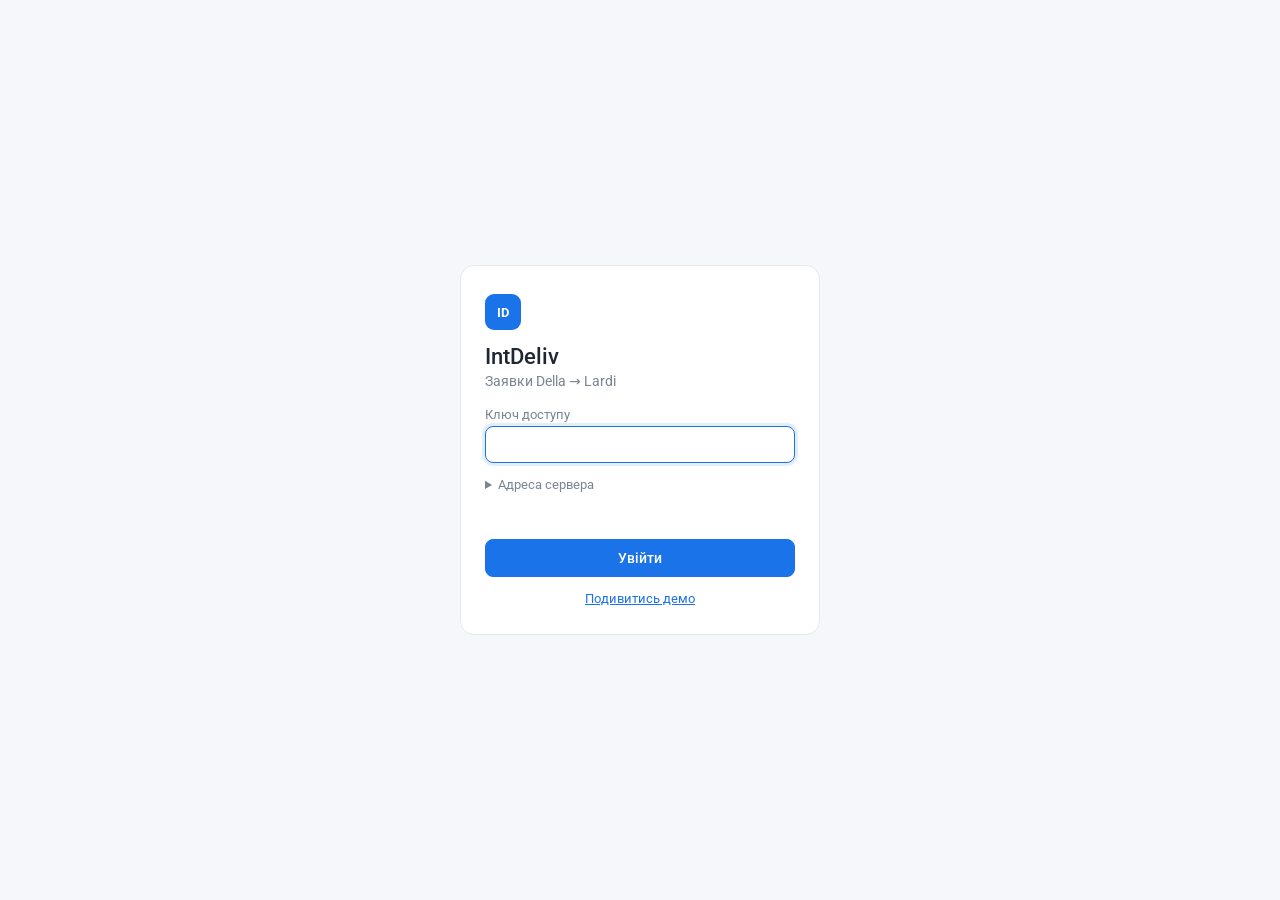
==== admin/index.html @ 859a92fc "Адмінка: вхід показує підключення й причину збою замість мовчазної кнопки На екрані входу одразу вид" ====
<!doctype html>
<html lang="uk">
<head>
<meta charset="utf-8">
<meta name="viewport" content="width=device-width, initial-scale=1">
<title>IntDeliv — заявки Della → Lardi</title>
<meta name="description" content="Автоперенос заявок Della на Lardi: база вантажів, фільтри, автопублікація на два акаунти.">
<link rel="icon" href="favicon.svg" type="image/svg+xml">
<link rel="preconnect" href="https://fonts.googleapis.com">
<link rel="preconnect" href="https://fonts.gstatic.com" crossorigin>
<link href="https://fonts.googleapis.com/css2?family=Roboto:wght@400;500;700&display=swap" rel="stylesheet">
<link rel="stylesheet" href="style.css?v=dev">
</head>
<body class="locked">
<section id="login" class="login" hidden>
<form id="lf" class="l-box" autocomplete="on">
<div class="logo">ID</div>
<h1>IntDeliv</h1>
<p class="muted">Заявки Della → Lardi</p>
<label class="fld">Ключ доступу<input id="l-key" type="password" autocomplete="current-password" required></label>
<details><summary>Адреса сервера</summary><label class="fld"><input id="l-api" type="url" placeholder="https://….workers.dev" autocomplete="off"></label></details>
<div id="l-wait" class="l-wait" role="status" hidden></div>
<div id="l-err" class="l-err" role="alert"></div>
<button class="btn pri">Увійти</button>
<a href="#" id="l-demo">Подивитись демо</a>
</form>
</section>
<nav class="side" aria-label="Розділи">
<div class="logo" title="IntDeliv">ID</div>
<button class="nav on" data-view="loads" title="Заявки">
<svg viewBox="0 0 24 24"><path d="M3 7h11v9H3zM14 10h4l3 3v3h-7z"/><circle cx="7" cy="17.5" r="1.8"/><circle cx="17" cy="17.5" r="1.8"/></svg>
</button>
<button class="nav" data-view="settings" title="Налаштування">
<svg viewBox="0 0 24 24"><circle cx="12" cy="12" r="3"/><path d="M12 2v3M12 19v3M2 12h3M19 12h3M4.9 4.9l2.1 2.1M17 17l2.1 2.1M4.9 19.1 7 17M17 7l2.1-2.1"/></svg>
</button>
<button class="nav" data-view="log" title="Журнал">
<svg viewBox="0 0 24 24"><path d="M6 3h9l4 4v14H6z"/><path d="M9 11h7M9 15h7M9 7h4"/></svg>
</button>
<button class="nav out" data-logout title="Вийти" aria-label="Вийти">
<svg viewBox="0 0 24 24"><path d="M10 4H5v16h5M14 8l4 4-4 4M18 12H9"/></svg>
</button>
</nav>

<main class="main">
<div id="banners"></div>

<header class="kpis">
<div class="kpi"><span class="k-l">Зібрано сьогодні</span><b id="k-col">—</b></div>
<div class="kpi"><span class="k-l">Опубліковано сьогодні</span><b id="k-pub">—</b></div>
<div class="kpi"><span class="k-l">У черзі</span><b id="k-q">—</b></div>
<div class="kpi"><span class="k-l">Остання синхронізація</span><b id="k-sync">—</b></div>
<div class="kpi-act">
<span id="net" class="net"><i></i><span>…</span></span>
<span id="k-run" class="run"><i></i><span>—</span></span>
<label class="sw" title="У тестовому режимі нічого не публікується на Lardi">
<input type="checkbox" id="dry"><span class="sw-t"></span><span>Тестовий режим</span>
</label>
<button class="btn" id="pause" title="Вимкнути автопублікацію й очистити чергу">Зупинити публікацію</button>
<button class="btn dan" id="unpub-all" title="Зняти всі опубліковані заявки з Lardi">Зняти все з Lardi</button>
<button class="btn pri" id="sync">Синхронізувати зараз</button>
</div>
</header>

<section id="v-loads" class="view">
<div class="filters">
<input data-f="fromCity" placeholder="Із міста" autocomplete="off">
<input data-f="toCity" placeholder="До міста" autocomplete="off">
<input data-f="fromRegion" placeholder="Із області" autocomplete="off">
<input data-f="toRegion" placeholder="До області" autocomplete="off">
<select data-f="payment" aria-label="Оплата"><option value="">Оплата: будь-яка</option><option value="cashless">Безнал</option><option value="cash">Готівка</option><option value="card">Картка</option><option value="vat">З ПДВ</option><option value="novat">Без ПДВ</option></select>
<input data-f="q" placeholder="Телефон / ID" autocomplete="off">
</div>
<div class="tabs" id="tabs" role="tablist"></div>
<div class="tbl-wrap">
<table class="tbl">
<thead><tr><th>Дата</th><th>Маршрут</th><th>Вантаж / авто</th><th>Вага</th><th>Об'єм</th><th>Ціна</th><th>Оплата</th><th>Lardi</th><th></th></tr></thead>
<tbody id="rows"></tbody>
</table>
<div id="empty" class="empty" hidden>Немає заявок за цими фільтрами</div>
<div class="more-wrap"><button class="btn" id="more" hidden>Показати ще</button><span id="shown" class="muted"></span></div>
</div>
</section>

<section id="v-settings" class="view" hidden>
<form id="sf" class="sf" autocomplete="off"></form>
</section>

<section id="v-log" class="view" hidden>
<div class="log-head"><h2>Журнал</h2><span class="muted">оновлюється кожні 5 с</span></div>
<div id="log" class="log"></div>
</section>
</main>

<div id="modal" class="modal" hidden><div class="m-box" role="dialog" aria-modal="true"><div id="m-body"></div></div></div>
<div id="toast" class="toast" hidden></div>
<script type="module" src="app.js?v=dev"></script>
</body>
</html>
---- admin/style.css ----
:root{--bg:#f5f7fa;--card:#fff;--line:#e4e8ee;--tx:#1f2733;--mut:#7a8594;--pri:#1a73e8;--pri-h:#1558b0;
--ok:#1e8e3e;--ok-b:#e6f4ea;--info:#1a73e8;--info-b:#e8f0fe;--warn:#c26401;--warn-b:#fef3e0;--err:#d93025;--err-b:#fce8e6;
--r:10px;font-family:Roboto,system-ui,-apple-system,"Segoe UI",sans-serif;color:var(--tx)}
*{box-sizing:border-box}
html,body{margin:0;background:var(--bg);font-size:14px;overflow-x:hidden}
button,input,select,textarea{font:inherit;color:inherit}
[hidden]{display:none!important}
.muted{color:var(--mut)}
.side{position:fixed;inset:0 auto 0 0;width:60px;background:var(--card);border-right:1px solid var(--line);display:flex;flex-direction:column;align-items:center;gap:6px;padding:12px 0;z-index:5}
.logo{width:36px;height:36px;border-radius:9px;background:var(--pri);color:#fff;font-weight:700;display:grid;place-items:center;margin-bottom:10px;font-size:13px}
.nav{width:42px;height:42px;border:0;border-radius:10px;background:none;cursor:pointer;display:grid;place-items:center;color:var(--mut)}
.nav svg{width:22px;height:22px;fill:none;stroke:currentColor;stroke-width:1.7;stroke-linejoin:round;stroke-linecap:round}
.nav:hover{background:var(--bg)}
.nav.on{background:var(--info-b);color:var(--pri)}
.nav.out{margin-top:auto}
body.locked .side,body.locked .main{display:none}
.login{min-height:100vh;display:grid;place-items:center;padding:16px}
.l-box{background:var(--card);border:1px solid var(--line);border-radius:14px;padding:28px 24px;width:100%;max-width:360px;display:flex;flex-direction:column;gap:14px}
.l-box h1{margin:0;font-size:22px;font-weight:500}.l-box p{margin:-10px 0 4px}
.l-box .logo{margin:0}
.l-box input{width:100%;border:1px solid var(--line);border-radius:8px;padding:10px 11px;outline:0}
.l-box input:focus{border-color:var(--pri);box-shadow:0 0 0 3px #1a73e81f}
.l-box details{font-size:12.5px;color:var(--mut)}.l-box summary{cursor:pointer;margin-bottom:6px}
.l-err{color:var(--err);font-size:13px;min-height:1em}
.l-wait{color:var(--warn);font-size:13px;min-height:1em}
.l-box .btn{padding:10px}
#l-demo{text-align:center;color:var(--pri);font-size:13px}
.main{margin-left:60px;padding:16px 20px 40px;min-width:0}
.banner{border-radius:var(--r);padding:12px 14px;margin-bottom:12px;line-height:1.5}
.banner.warn{background:var(--warn-b);color:#7a3e00;border:1px solid #f6d7a7}
.banner.info{background:var(--info-b);color:#123f7a;border:1px solid #c6d9fb}
.banner ol{margin:6px 0 0;padding-left:20px}
.banner a{color:inherit;font-weight:500}
.banner code{background:#fff8;padding:1px 4px;border-radius:4px}
.tag-demo{display:inline-block;background:var(--warn);color:#fff;border-radius:6px;padding:1px 7px;font-size:12px;font-weight:500;margin-right:6px}
.kpis{display:flex;flex-wrap:wrap;gap:10px;align-items:stretch;margin-bottom:14px}
.kpi{background:var(--card);border:1px solid var(--line);border-radius:var(--r);padding:9px 14px;min-width:140px;display:flex;flex-direction:column;gap:2px}
.kpi b{font-size:18px;font-weight:500}
.k-l{font-size:12px;color:var(--mut)}
.kpi-act{margin-left:auto;display:flex;flex-wrap:wrap;align-items:center;gap:12px}
.run{display:inline-flex;align-items:center;gap:6px;font-size:13px;color:var(--mut)}
.run i{width:9px;height:9px;border-radius:50%;background:#b8c0cc}
.run.on i{background:var(--ok);box-shadow:0 0 0 0 #1e8e3e80;animation:pulse 1.6s infinite}
.run.on{color:var(--ok)}
.net{display:inline-flex;align-items:center;gap:6px;font-size:12.5px;color:var(--mut)}
.net i{width:8px;height:8px;border-radius:50%;background:#b8c0cc}
.net.on{color:var(--ok)}.net.on i{background:var(--ok)}
.net.off{color:var(--err)}.net.off i{background:var(--err)}
.net.warn{color:var(--warn)}.net.warn i{background:var(--warn)}
@keyframes pulse{70%{box-shadow:0 0 0 7px #1e8e3e00}100%{box-shadow:0 0 0 0 #1e8e3e00}}
.sw{display:inline-flex;align-items:center;gap:8px;cursor:pointer;font-size:13px;user-select:none}
.sw input{position:absolute;opacity:0;width:0;height:0}
.sw-t{width:34px;height:20px;border-radius:10px;background:#c5ccd6;position:relative;transition:.15s;flex:none}
.sw-t::after{content:"";position:absolute;left:2px;top:2px;width:16px;height:16px;border-radius:50%;background:#fff;transition:.15s}
.sw input:checked+.sw-t{background:var(--warn)}
.sw input:checked+.sw-t::after{left:16px}
.sw input:focus-visible+.sw-t{outline:2px solid var(--pri);outline-offset:2px}
.btn{border:1px solid var(--line);background:var(--card);border-radius:8px;padding:8px 14px;cursor:pointer;font-weight:500;white-space:nowrap}
.btn:hover{background:var(--bg)}
.btn.pri{background:var(--pri);border-color:var(--pri);color:#fff}
.btn.pri:hover{background:var(--pri-h)}
.btn.dan{background:var(--err);border-color:var(--err);color:#fff}
.btn:disabled{opacity:.55;cursor:default}
.filters{display:grid;grid-template-columns:repeat(6,minmax(0,1fr));gap:10px;margin-bottom:12px}
.filters input,.filters select,.sf input,.sf select,.sf textarea,.m-box input,.m-box select{width:100%;border:1px solid var(--line);border-radius:8px;padding:9px 11px;background:var(--card);outline:0}
.filters input:focus,.sf input:focus,.sf textarea:focus,.sf select:focus,.m-box input:focus,.m-box select:focus{border-color:var(--pri);box-shadow:0 0 0 3px #1a73e81f}
.tabs{display:flex;gap:4px;border-bottom:1px solid var(--line);margin-bottom:0;overflow-x:auto;scrollbar-width:none}
.tab{border:0;background:none;padding:10px 12px;cursor:pointer;color:var(--mut);border-bottom:2px solid transparent;white-space:nowrap;font-weight:500}
.tab.on{color:var(--pri);border-bottom-color:var(--pri)}
.tab .n{display:inline-block;min-width:20px;padding:0 6px;margin-left:4px;border-radius:9px;background:var(--bg);font-size:12px;text-align:center}
.tab.on .n{background:var(--info-b)}
.tbl-wrap{background:var(--card);border:1px solid var(--line);border-top:0;border-radius:0 0 var(--r) var(--r)}
.tbl{width:100%;border-collapse:collapse}
.tbl th{text-align:left;font-size:11px;letter-spacing:.04em;text-transform:uppercase;color:var(--mut);font-weight:500;padding:10px 12px;border-bottom:1px solid var(--line);white-space:nowrap}
.tbl td{padding:10px 12px;border-bottom:1px solid var(--line);vertical-align:top}
.tbl tr:hover td{background:#fafbfd}
.tbl tr.off{opacity:.45}
.tbl tr.off:hover{opacity:.8}
.d1{font-weight:500;white-space:nowrap}
.sub{font-size:12px;color:var(--mut);margin-top:2px}
.rt{font-weight:700;white-space:normal}
.rt .dot{color:var(--pri)}
.num{white-space:nowrap}
.pr{font-weight:700;white-space:nowrap}
.tg{display:inline-block;font-size:11px;background:var(--bg);border-radius:5px;padding:1px 6px;margin:3px 3px 0 0;color:#4a5462}
.chip{display:inline-block;font-size:11.5px;font-weight:500;border-radius:12px;padding:2px 8px;margin:0 4px 4px 0;white-space:nowrap}
.c-ok{background:var(--ok-b);color:var(--ok)}
.c-info{background:var(--info-b);color:var(--info)}
.c-warn{background:var(--warn-b);color:var(--warn)}
.c-err{background:var(--err-b);color:var(--err)}
.c-off{background:#eef0f3;color:var(--mut)}
.acts{display:flex;gap:2px;justify-content:flex-end}
.ib{width:30px;height:30px;border:0;border-radius:7px;background:none;cursor:pointer;display:grid;place-items:center;color:var(--mut);text-decoration:none;font-size:15px}
.ib:hover{background:var(--bg);color:var(--tx)}
.ib svg{width:17px;height:17px;fill:none;stroke:currentColor;stroke-width:1.8;stroke-linecap:round;stroke-linejoin:round}
.ib.red:hover{color:var(--err)}
.empty{padding:40px;text-align:center;color:var(--mut)}
.more-wrap{display:flex;align-items:center;gap:12px;justify-content:center;padding:12px}
.more-wrap:has(#more[hidden]){justify-content:flex-end}
.sf{max-width:900px;display:flex;flex-direction:column;gap:14px}
.card{background:var(--card);border:1px solid var(--line);border-radius:var(--r);padding:16px}
.card h3{margin:0 0 4px;font-size:16px;font-weight:500}
.help{font-size:12.5px;color:var(--mut);margin:0 0 12px;line-height:1.5}
.grid{display:grid;grid-template-columns:repeat(auto-fill,minmax(200px,1fr));gap:12px}
.fld{display:flex;flex-direction:column;gap:4px;font-size:12.5px;color:var(--mut)}
.fld.wide{grid-column:1/-1}
.sf textarea{min-height:90px;resize:vertical;font-family:ui-monospace,Menlo,monospace;font-size:12.5px}
.chk{display:flex;align-items:center;gap:8px;font-size:13.5px;color:var(--tx);cursor:pointer}
.chk input{width:auto!important}
.acc{display:grid;grid-template-columns:1fr 1.4fr auto auto;gap:10px;align-items:end;padding:10px 0;border-top:1px dashed var(--line)}
.acc .res{grid-column:1/-1;font-size:12.5px}
.save-bar{position:sticky;bottom:0;display:flex;gap:10px;align-items:center;padding:12px 0;background:linear-gradient(transparent,var(--bg) 30%)}
.log-head{display:flex;align-items:baseline;gap:12px}
.log-head h2{font-size:18px;font-weight:500;margin:0 0 10px}
.log{background:var(--card);border:1px solid var(--line);border-radius:var(--r);font-family:ui-monospace,Menlo,monospace;font-size:12.5px}
.log div{padding:6px 12px;border-bottom:1px solid var(--line);display:flex;gap:12px;overflow-wrap:anywhere}
.log time{color:var(--mut);flex:none}
.log .warn{color:var(--warn)}.log .error{color:var(--err)}
.modal{position:fixed;inset:0;background:#1f273366;display:grid;place-items:center;z-index:20;padding:16px}
.m-box{background:var(--card);border-radius:14px;max-width:720px;width:100%;max-height:calc(100vh - 32px);overflow:auto;padding:20px;box-shadow:0 10px 40px #0003}
.m-box h3{margin:0 0 14px;font-weight:500}
.m-foot{display:flex;justify-content:flex-end;gap:10px;margin-top:18px}
.toast{position:fixed;bottom:20px;left:50%;transform:translateX(-50%);background:#263238;color:#fff;padding:10px 16px;border-radius:8px;z-index:30;max-width:calc(100% - 32px)}
.toast.err{background:var(--err)}
@media (max-width:1100px){.filters{grid-template-columns:repeat(3,minmax(0,1fr))}}
@media (max-width:760px){
.side{inset:auto 0 0 0;width:auto;height:56px;flex-direction:row;justify-content:center;border-right:0;border-top:1px solid var(--line);padding:0}
.side .logo{display:none}
.nav.out{margin-top:0}
.main{margin-left:0;padding:12px 16px 80px}
.kpi{min-width:0;flex:1 1 calc(50% - 5px)}
.kpi-act{margin-left:0;width:100%;justify-content:space-between}
.filters{grid-template-columns:repeat(2,minmax(0,1fr))}
.filters input[data-f=q]{grid-column:1/-1}
.tbl-wrap{background:none;border:0}
.tbl thead{display:none}
.tbl,.tbl tbody{display:block}
.tbl tr{display:grid;grid-template-columns:repeat(3,minmax(0,1fr));background:var(--card);border:1px solid var(--line);border-radius:var(--r);margin-top:10px;padding:6px 4px}
.tbl td{border:0;padding:6px 8px;min-width:0}
.tbl td[data-l]::before{content:attr(data-l);display:block;font-size:10.5px;text-transform:uppercase;color:var(--mut);letter-spacing:.04em}
.tbl td.c-rt{grid-column:1/-1;order:-1}
.tbl td.c-cg,.tbl td.c-lr{grid-column:1/-1}
.tbl td.c-ac{grid-column:1/-1}
.acts{justify-content:flex-start}
.acc{grid-template-columns:repeat(2,minmax(0,1fr))}
.tbl tr:hover td{background:none}
}

.nw{white-space:nowrap}
.c-pay .sub{font-size:12px;line-height:1.35}
.rtl{color:inherit;text-decoration:none}.rtl:hover{color:var(--pri);text-decoration:underline}
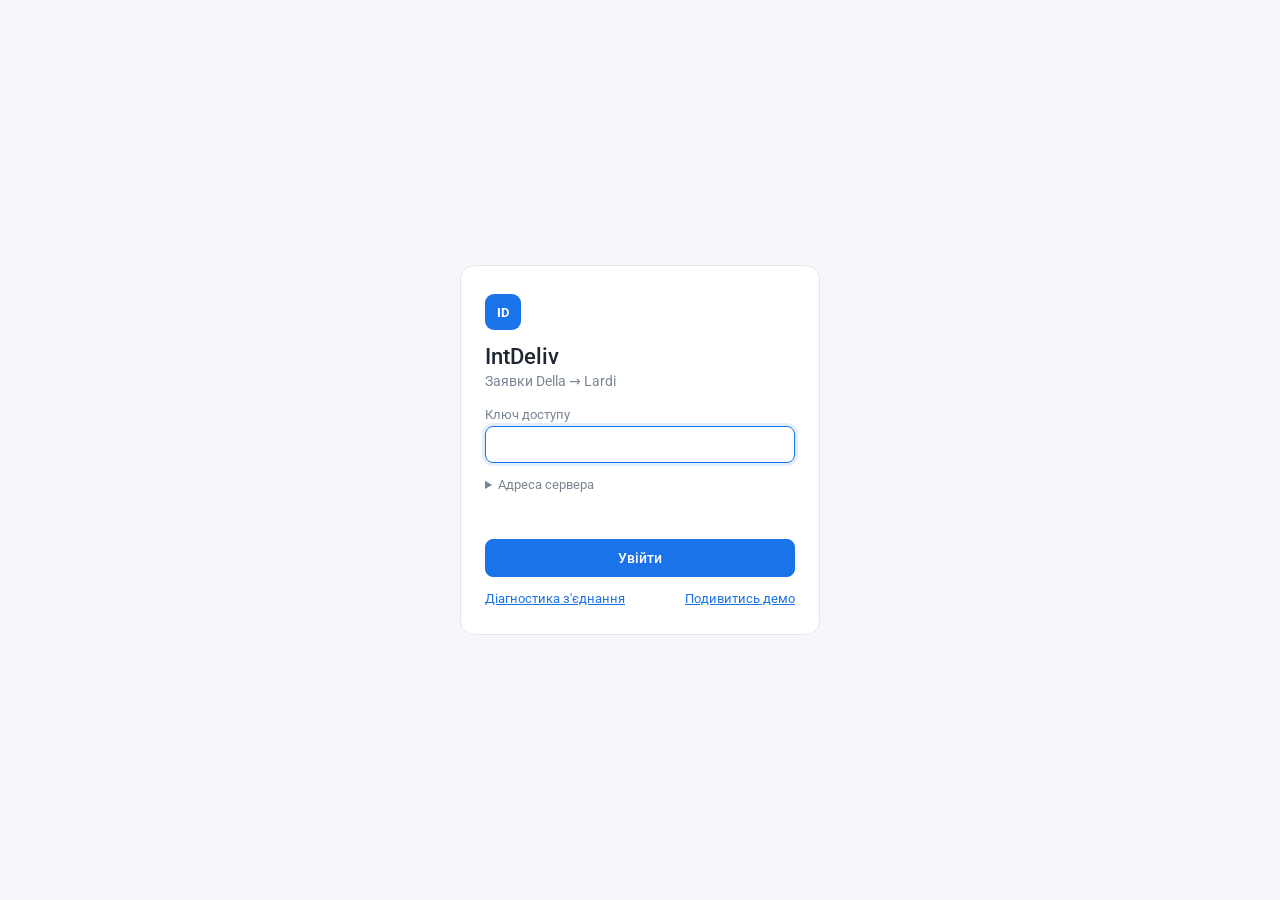
==== commit e9d644b2: "Адмінка: «Діагностика з'єднання» на екрані входу — проби, час до помилки, висновок Кнопка на екрані " ====
--- a/admin/index.html
+++ b/admin/index.html
@@ -22,7 +22,8 @@
 <div id="l-wait" class="l-wait" role="status" hidden></div>
 <div id="l-err" class="l-err" role="alert"></div>
 <button class="btn pri">Увійти</button>
-<a href="#" id="l-demo">Подивитись демо</a>
+<div class="l-links"><a href="#" id="l-diag-run">Діагностика з'єднання</a><a href="#" id="l-demo">Подивитись демо</a></div>
+<div id="l-diag" class="l-diag" hidden></div>
 </form>
 </section>
 <nav class="side" aria-label="Розділи">
--- a/admin/style.css
+++ b/admin/style.css
@@ -24,7 +24,15 @@
 .l-err{color:var(--err);font-size:13px;min-height:1em}
 .l-wait{color:var(--warn);font-size:13px;min-height:1em}
 .l-box .btn{padding:10px}
-#l-demo{text-align:center;color:var(--pri);font-size:13px}
+.l-links{display:flex;justify-content:space-between;gap:12px;font-size:13px}.l-links a{color:var(--pri)}
+.l-box:has(#l-diag:not([hidden])){max-width:640px}
+.l-diag{border-top:1px solid var(--line);padding-top:12px;font-size:12.5px;display:flex;flex-direction:column;gap:10px}
+.dg-h{display:flex;justify-content:space-between;gap:8px;flex-wrap:wrap}
+.dg{width:100%;border-collapse:collapse}.dg td{padding:4px 6px 4px 0;border-bottom:1px solid var(--line);vertical-align:top}
+.dg td.n{text-align:right;white-space:nowrap;font-variant-numeric:tabular-nums}
+.dg .ok{color:var(--ok)}.dg .bad{color:var(--err)}
+.dg-v{background:var(--warn-b);border-radius:8px;padding:8px 10px;line-height:1.45}
+.dg-f{display:flex;gap:8px;align-items:center;flex-wrap:wrap}.dg-f .btn{padding:6px 10px}
 .main{margin-left:60px;padding:16px 20px 40px;min-width:0}
 .banner{border-radius:var(--r);padding:12px 14px;margin-bottom:12px;line-height:1.5}
 .banner.warn{background:var(--warn-b);color:#7a3e00;border:1px solid #f6d7a7}
